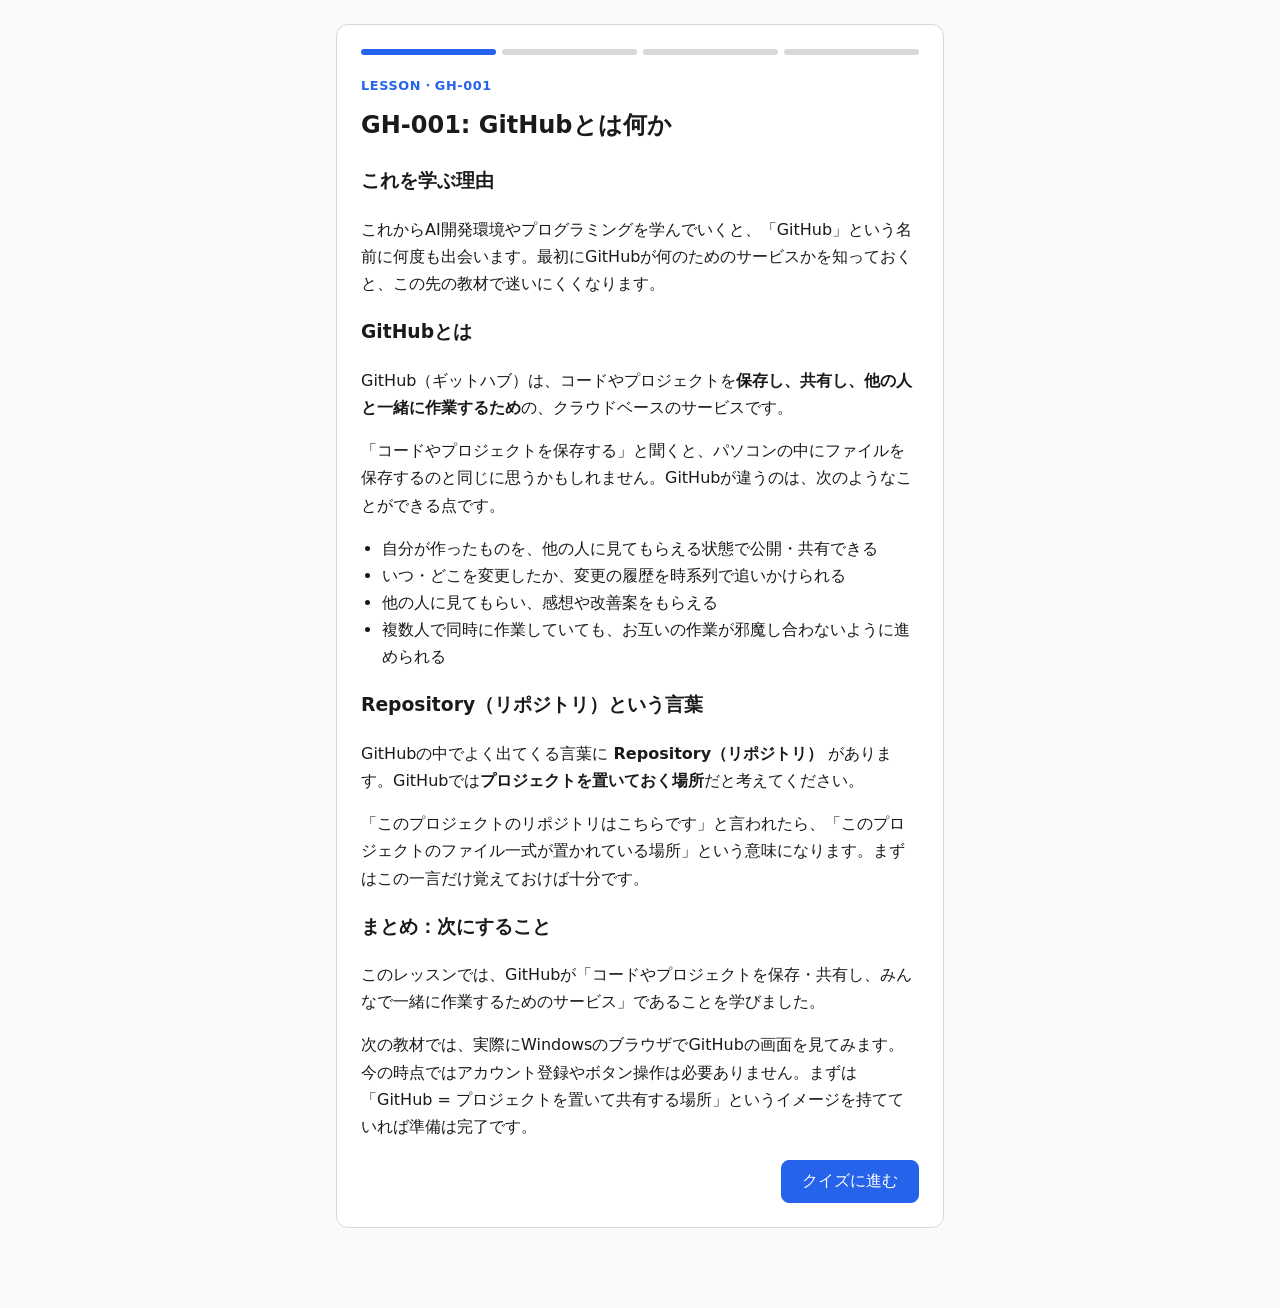
==== game/ui/index.html @ 8febf055 "AI-Learning-Workshop: game試作v0を追加し、自己/Codexレビュー指摘6件を修正 自己レビューとCodex(gpt-5.5)による独立レビューの双方から指摘を受け、 以下を" ====
<!doctype html>
<html lang="ja">
<head>
<meta charset="utf-8" />
<meta name="viewport" content="width=device-width, initial-scale=1" />
<title>AI Learning Workshop 試作</title>
<link rel="stylesheet" href="style.css" />
</head>
<body>
<div id="app">
  <div class="card">読み込み中…</div>
</div>
<script src="../content-loader/content-loader.js"></script>
<script src="../engine/engine.js"></script>
<script src="main.js"></script>
</body>
</html>
---- game/ui/style.css ----
:root {
  color-scheme: light dark;
  --fg: #1a1a1a;
  --bg: #fafafa;
  --card-bg: #ffffff;
  --border: #d8d8d8;
  --accent: #2563eb;
  --correct: #16a34a;
  --incorrect: #dc2626;
}

@media (prefers-color-scheme: dark) {
  :root {
    --fg: #f0f0f0;
    --bg: #17181c;
    --card-bg: #23252b;
    --border: #3a3c44;
  }
}

* {
  box-sizing: border-box;
}

body {
  margin: 0;
  font-family: "Hiragino Sans", "Yu Gothic", "Meiryo", system-ui, sans-serif;
  background: var(--bg);
  color: var(--fg);
  line-height: 1.7;
}

#app {
  max-width: 640px;
  margin: 0 auto;
  padding: 24px 16px 64px;
}

.card {
  background: var(--card-bg);
  border: 1px solid var(--border);
  border-radius: 12px;
  padding: 24px;
  margin-bottom: 16px;
}

.stage-label {
  font-size: 0.8em;
  color: var(--accent);
  font-weight: bold;
  letter-spacing: 0.05em;
  text-transform: uppercase;
  margin-bottom: 8px;
}

.progress {
  display: flex;
  gap: 6px;
  margin-bottom: 20px;
}

.progress-step {
  flex: 1;
  height: 6px;
  border-radius: 3px;
  background: var(--border);
}

.progress-step.active {
  background: var(--accent);
}

h2 {
  margin-top: 0;
}

ul {
  padding-left: 1.3em;
}

button {
  font-size: 1em;
  padding: 10px 20px;
  border-radius: 8px;
  border: 1px solid var(--accent);
  background: var(--accent);
  color: white;
  cursor: pointer;
}

button:disabled {
  opacity: 0.5;
  cursor: not-allowed;
}

button.secondary {
  background: transparent;
  color: var(--accent);
}

.choice-list {
  list-style: none;
  padding: 0;
  display: flex;
  flex-direction: column;
  gap: 8px;
  margin: 16px 0;
}

.choice-item button {
  width: 100%;
  text-align: left;
  background: var(--card-bg);
  color: var(--fg);
  border: 1px solid var(--border);
}

.choice-item button:hover:not(:disabled) {
  border-color: var(--accent);
}

.choice-item button.correct {
  border-color: var(--correct);
  background: color-mix(in srgb, var(--correct) 15%, var(--card-bg));
}

.choice-item button.incorrect {
  border-color: var(--incorrect);
  background: color-mix(in srgb, var(--incorrect) 15%, var(--card-bg));
}

.explanation {
  margin-top: 16px;
  padding: 12px 16px;
  border-radius: 8px;
  background: color-mix(in srgb, var(--accent) 10%, var(--card-bg));
  font-size: 0.95em;
}

.hint {
  margin-top: 12px;
  font-size: 0.9em;
  color: color-mix(in srgb, var(--fg) 65%, transparent);
}

.actions {
  margin-top: 20px;
  display: flex;
  justify-content: flex-end;
  gap: 8px;
}

.error {
  color: var(--incorrect);
  white-space: pre-wrap;
}

.score-line {
  font-size: 1.1em;
  font-weight: bold;
  margin: 12px 0;
}

.criteria-list li {
  margin-bottom: 4px;
}
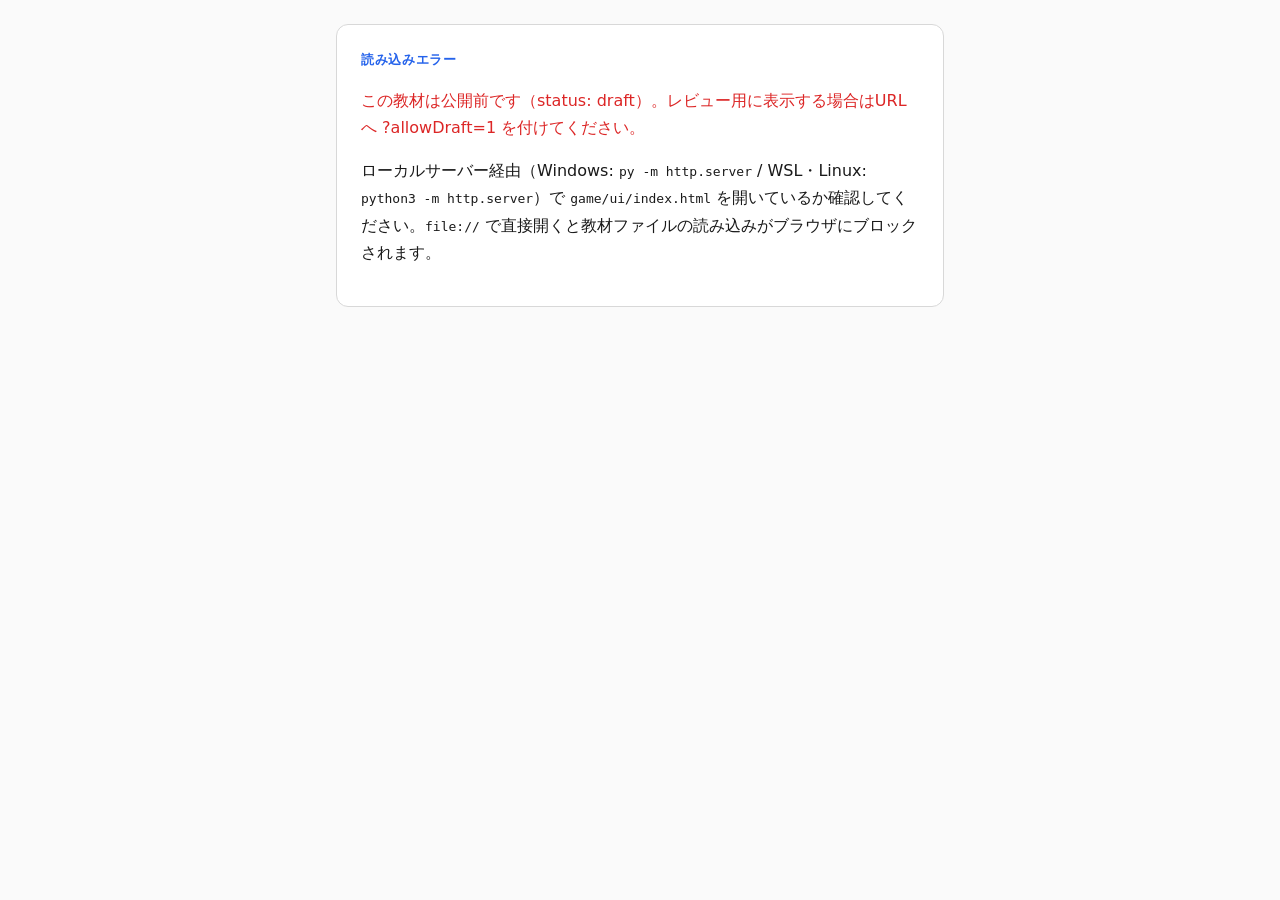
==== commit e5c45a7d: "improve workshop reliability and accessibility" ====
--- a/game/ui/index.html
+++ b/game/ui/index.html
@@ -7,9 +7,9 @@
 <link rel="stylesheet" href="style.css" />
 </head>
 <body>
-<div id="app">
+<main id="app" aria-live="polite" aria-busy="true">
   <div class="card">読み込み中…</div>
-</div>
+</main>
 <script src="../content-loader/content-loader.js"></script>
 <script src="../engine/engine.js"></script>
 <script src="main.js"></script>
--- a/game/ui/style.css
+++ b/game/ui/style.css
@@ -61,13 +61,28 @@
 
 .progress-step {
   flex: 1;
+}
+
+.progress-bar {
   height: 6px;
   border-radius: 3px;
   background: var(--border);
 }
 
-.progress-step.active {
+.progress-step.active .progress-bar {
   background: var(--accent);
+}
+
+.progress-label {
+  font-size: 0.7em;
+  margin-top: 4px;
+  text-align: center;
+  color: color-mix(in srgb, var(--fg) 55%, transparent);
+}
+
+.progress-step.active .progress-label {
+  color: var(--accent);
+  font-weight: bold;
 }
 
 h2 {
@@ -91,6 +106,18 @@
 button:disabled {
   opacity: 0.5;
   cursor: not-allowed;
+}
+
+button:focus-visible {
+  outline: 3px solid color-mix(in srgb, var(--accent) 65%, white);
+  outline-offset: 3px;
+}
+
+@media (prefers-reduced-motion: reduce) {
+  *, *::before, *::after {
+    scroll-behavior: auto !important;
+    transition-duration: 0.01ms !important;
+  }
 }
 
 button.secondary {
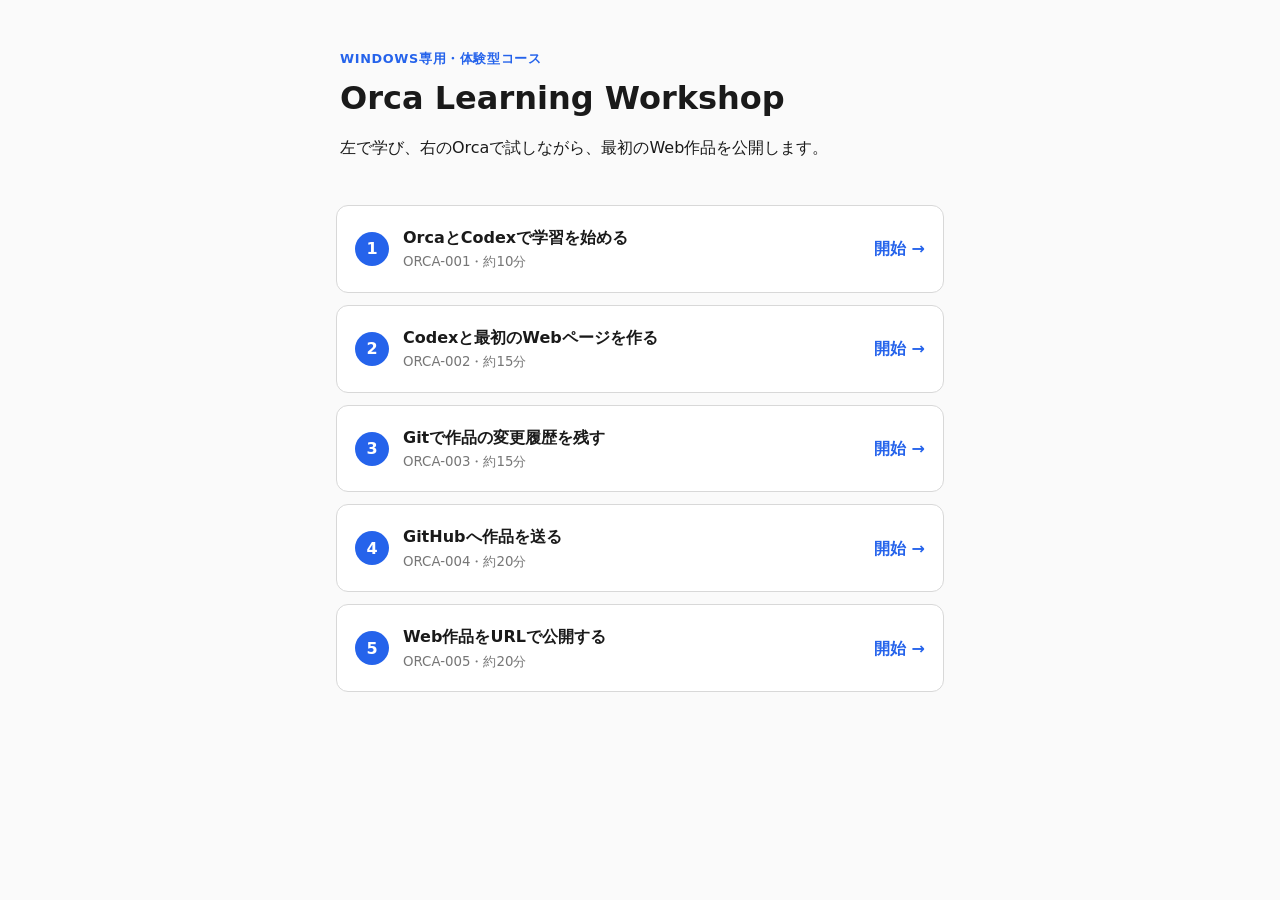
==== commit 5ac10811: "Build complete Orca learning course" ====
--- a/game/ui/index.html
+++ b/game/ui/index.html
@@ -3,7 +3,7 @@
 <head>
 <meta charset="utf-8" />
 <meta name="viewport" content="width=device-width, initial-scale=1" />
-<title>AI Learning Workshop 試作</title>
+<title>Orca Learning Workshop</title>
 <link rel="stylesheet" href="style.css" />
 </head>
 <body>
--- a/game/ui/style.css
+++ b/game/ui/style.css
@@ -36,6 +36,20 @@
   padding: 24px 16px 64px;
 }
 
+.hero { padding: 24px 4px 12px; }
+.hero h1 { margin: 0 0 8px; line-height: 1.25; }
+.course-list { list-style: none; padding: 0; display: grid; gap: 12px; }
+.course-card a { display: flex; align-items: center; gap: 14px; padding: 18px; color: var(--fg); text-decoration: none; background: var(--card-bg); border: 1px solid var(--border); border-radius: 12px; }
+.course-card a:hover, .course-card a:focus-visible { border-color: var(--accent); }
+.course-card.completed a { border-color: var(--correct); }
+.course-number { display: grid; place-items: center; width: 34px; height: 34px; border-radius: 50%; color: white; background: var(--accent); font-weight: bold; flex: none; }
+.course-info { display: flex; flex: 1; flex-direction: column; }
+.course-info small { color: color-mix(in srgb, var(--fg) 60%, transparent); }
+.course-status { color: var(--accent); font-weight: bold; white-space: nowrap; }
+.completed .course-status { color: var(--correct); }
+.course-nav { display: flex; justify-content: space-between; margin-bottom: 16px; font-size: 0.85em; }
+.course-nav a { color: var(--accent); }
+
 .card {
   background: var(--card-bg);
   border: 1px solid var(--border);
@@ -125,6 +139,8 @@
   color: var(--accent);
 }
 
+.button-link { padding: 10px 20px; border-radius: 8px; background: var(--accent); color: white; text-decoration: none; }
+
 .choice-list {
   list-style: none;
   padding: 0;
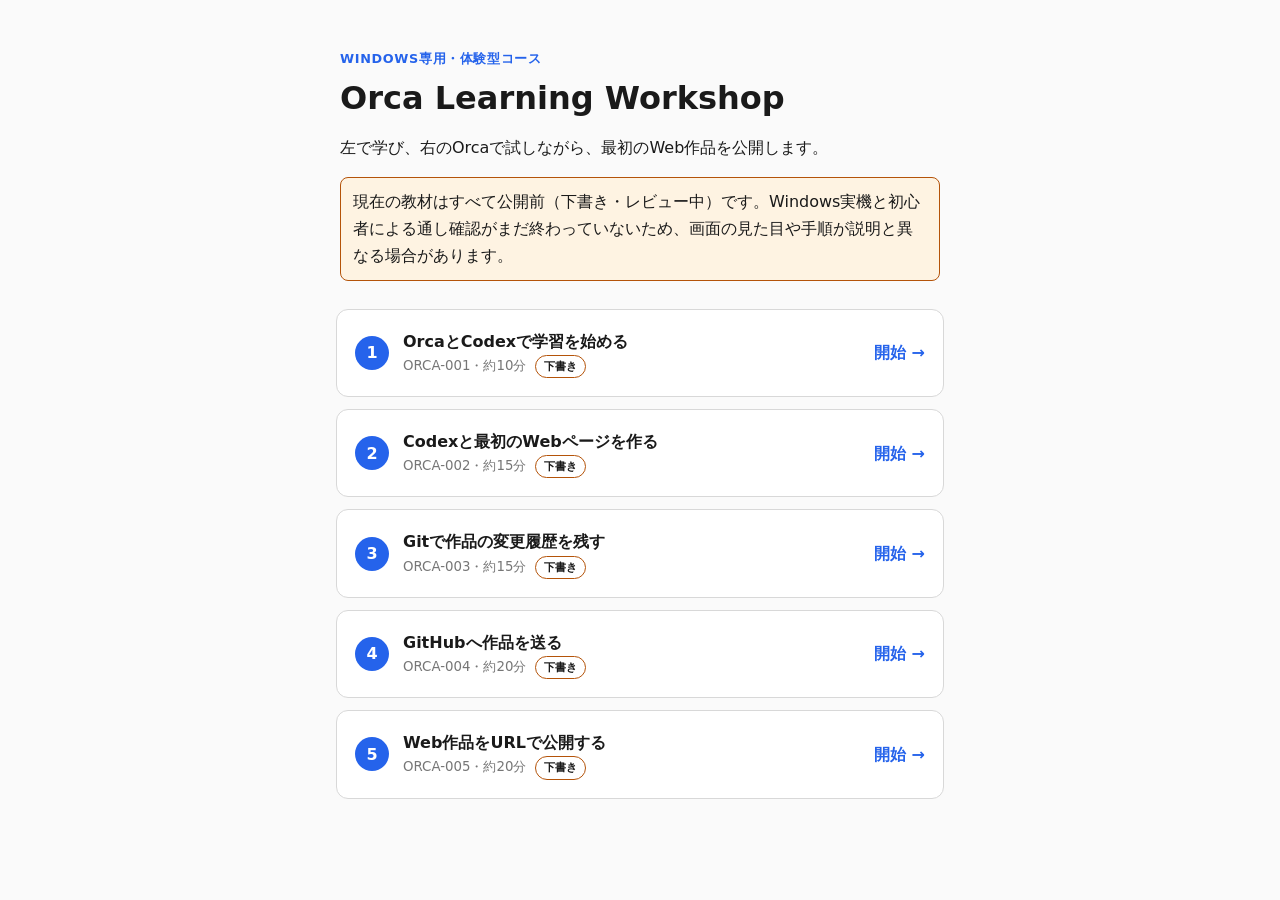
==== commit 3d8401ee: "Label draft lessons, reject out-of-curriculum refs, add CI - Show "下書き"/"レビュー中" status and an unveri" ====
--- a/game/ui/index.html
+++ b/game/ui/index.html
@@ -12,6 +12,7 @@
 </main>
 <script src="../content-loader/content-loader.js"></script>
 <script src="../engine/engine.js"></script>
+<script src="lesson-status.js"></script>
 <script src="main.js"></script>
 </body>
 </html>
--- a/game/ui/style.css
+++ b/game/ui/style.css
@@ -47,6 +47,10 @@
 .course-info small { color: color-mix(in srgb, var(--fg) 60%, transparent); }
 .course-status { color: var(--accent); font-weight: bold; white-space: nowrap; }
 .completed .course-status { color: var(--correct); }
+.status-notice { margin: 12px 0 0; padding: 10px 12px; border: 1px solid #b45309; border-radius: 8px; background: color-mix(in srgb, #f59e0b 12%, var(--card-bg)); }
+.status-badge { display: inline-block; margin-left: 4px; padding: 1px 8px; border: 1px solid #b45309; border-radius: 999px; color: var(--fg); font-size: 0.85em; font-weight: bold; white-space: nowrap; }
+.status-badge.published { border-color: var(--correct); }
+.status-badge.unknown { border-style: dashed; }
 .course-nav { display: flex; justify-content: space-between; margin-bottom: 16px; font-size: 0.85em; }
 .course-nav a { color: var(--accent); }
 
